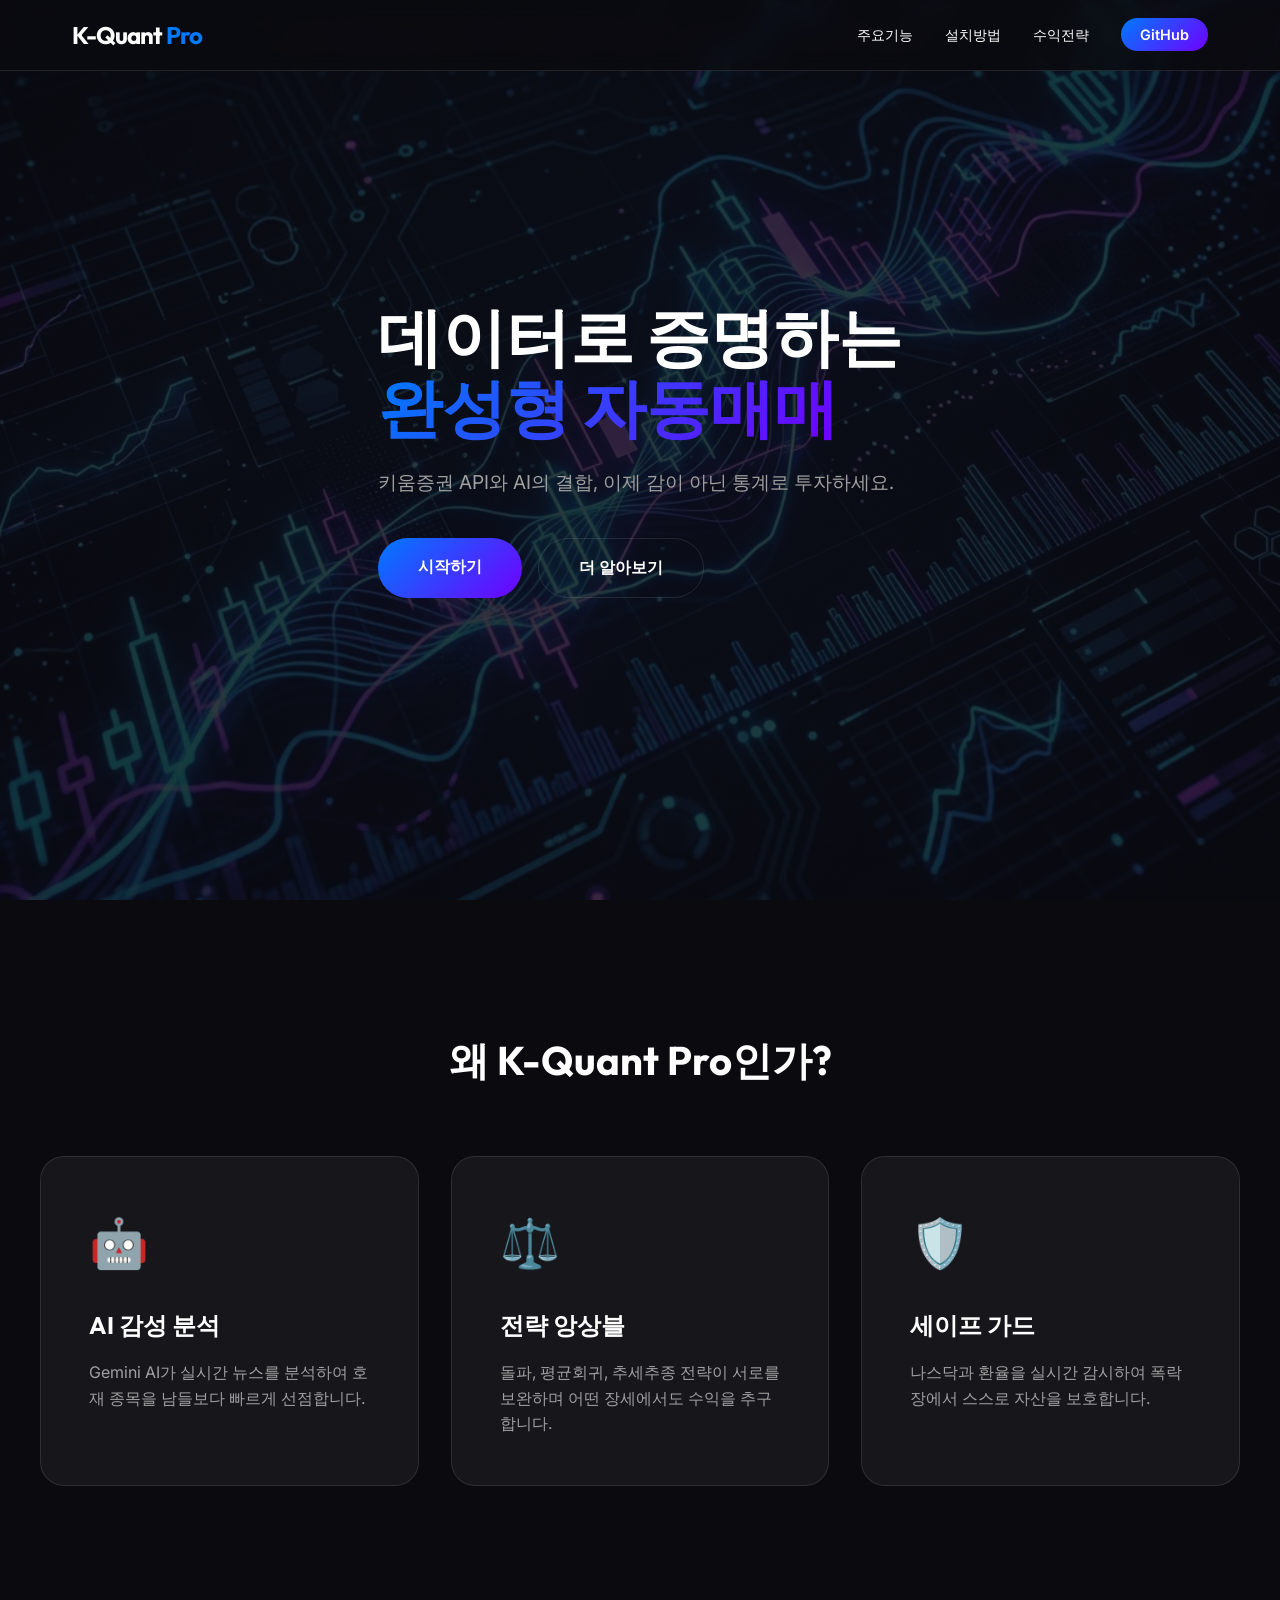
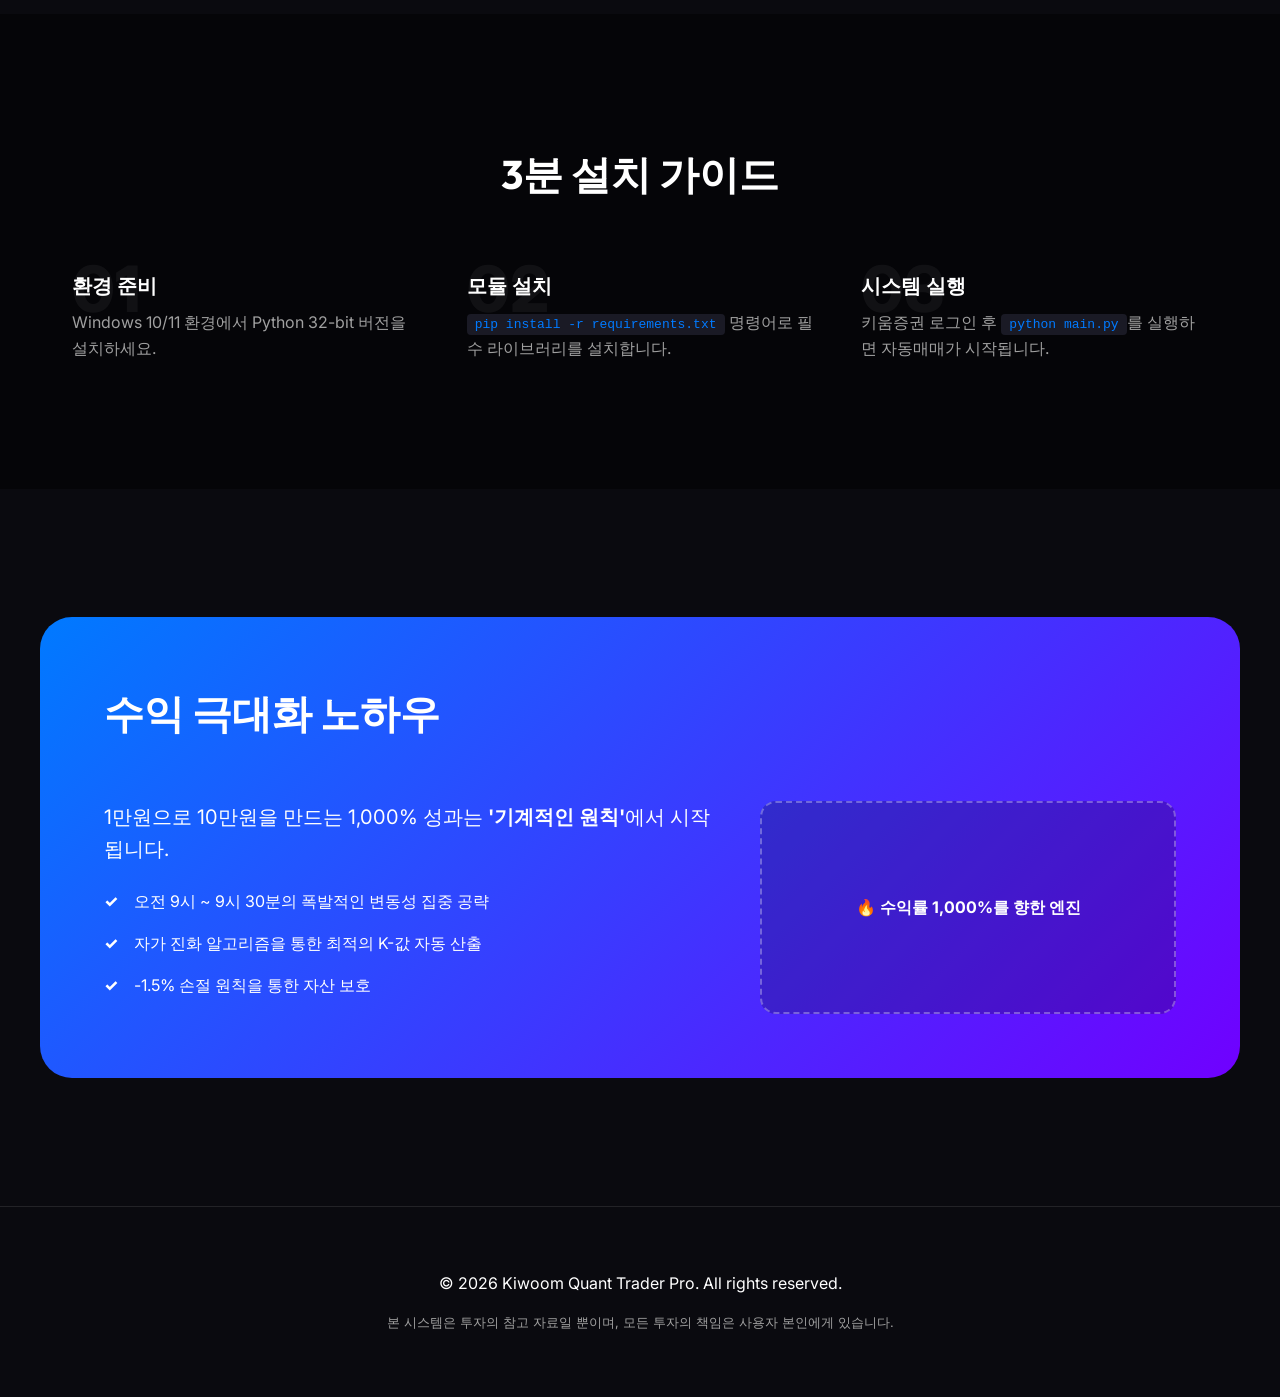
==== docs/index.html @ a69c84e7 "Add premium documentation website in docs/ folder Signed-off-by: Geunsik Lim <leemgs@gmail.com>" ====
<!DOCTYPE html>
<html lang="ko">
<head>
    <meta charset="UTF-8">
    <meta name="viewport" content="width=device-width, initial-scale=1.0">
    <title>Kiwoom Quant Trader Pro - 공식 가이드</title>
    <meta name="description" content="키움증권 API 기반 실전 자동매매 및 AI 성과 분석 프레임워크 공식 홈페이지">
    <link rel="stylesheet" href="style.css">
    <link rel="preconnect" href="https://fonts.googleapis.com">
    <link rel="preconnect" href="https://fonts.gstatic.com" crossorigin>
    <link href="https://fonts.googleapis.com/css2?family=Inter:wght@300;400;600;800&family=Outfit:wght@400;700&display=swap" rel="stylesheet">
</head>
<body>
    <header id="main-header">
        <nav class="container">
            <div class="logo">K-Quant <span>Pro</span></div>
            <ul class="nav-links">
                <li><a href="#features">주요기능</a></li>
                <li><a href="#install">설치방법</a></li>
                <li><a href="#strategy">수익전략</a></li>
                <li><a href="https://github.com/leemgs/kiwoom-quant-trader" class="btn-github">GitHub</a></li>
            </ul>
        </nav>
    </header>

    <section id="hero" style="background-image: linear-gradient(rgba(10, 10, 15, 0.8), rgba(10, 10, 15, 0.8)), url('images/hero_bg.png');">
        <div class="container hero-content">
            <h1 class="fade-in">데이터로 증명하는<br><span class="gradient-text">완성형 자동매매</span></h1>
            <p class="fade-in delay-1">키움증권 API와 AI의 결합, 이제 감이 아닌 통계로 투자하세요.</p>
            <div class="hero-btns fade-in delay-2">
                <a href="#install" class="btn-primary">시작하기</a>
                <a href="#features" class="btn-secondary">더 알아보기</a>
            </div>
        </div>
    </section>

    <section id="features" class="container section">
        <h2 class="section-title">왜 K-Quant Pro인가?</h2>
        <div class="features-grid">
            <div class="feature-card" id="feat-1">
                <div class="icon">🤖</div>
                <h3>AI 감성 분석</h3>
                <p>Gemini AI가 실시간 뉴스를 분석하여 호재 종목을 남들보다 빠르게 선점합니다.</p>
            </div>
            <div class="feature-card" id="feat-2">
                <div class="icon">⚖️</div>
                <h3>전략 앙상블</h3>
                <p>돌파, 평균회귀, 추세추종 전략이 서로를 보완하며 어떤 장세에서도 수익을 추구합니다.</p>
            </div>
            <div class="feature-card" id="feat-3">
                <div class="icon">🛡️</div>
                <h3>세이프 가드</h3>
                <p>나스닥과 환율을 실시간 감시하여 폭락장에서 스스로 자산을 보호합니다.</p>
            </div>
        </div>
    </section>

    <section id="install" class="section bg-dark">
        <div class="container">
            <h2 class="section-title">3분 설치 가이드</h2>
            <div class="install-steps">
                <div class="step">
                    <span class="step-num">01</span>
                    <h4>환경 준비</h4>
                    <p>Windows 10/11 환경에서 Python 32-bit 버전을 설치하세요.</p>
                </div>
                <div class="step">
                    <span class="step-num">02</span>
                    <h4>모듈 설치</h4>
                    <p><code>pip install -r requirements.txt</code> 명령어로 필수 라이브러리를 설치합니다.</p>
                </div>
                <div class="step">
                    <span class="step-num">03</span>
                    <h4>시스템 실행</h4>
                    <p>키움증권 로그인 후 <code>python main.py</code>를 실행하면 자동매매가 시작됩니다.</p>
                </div>
            </div>
        </div>
    </section>

    <section id="strategy" class="container section">
        <div class="strategy-box">
            <h2 class="section-title">수익 극대화 노하우</h2>
            <div class="strategy-content">
                <div class="strategy-text">
                    <p>1만원으로 10만원을 만드는 1,000% 성과는 <strong>'기계적인 원칙'</strong>에서 시작됩니다.</p>
                    <ul>
                        <li>오전 9시 ~ 9시 30분의 폭발적인 변동성 집중 공략</li>
                        <li>자가 진화 알고리즘을 통한 최적의 K-값 자동 산출</li>
                        <li>-1.5% 손절 원칙을 통한 자산 보호</li>
                    </ul>
                </div>
                <div class="strategy-visual">
                    <!-- 향후 실제 수익 그래프 이미지 삽입 가능 -->
                    <div class="mock-chart">🔥 수익률 1,000%를 향한 엔진</div>
                </div>
            </div>
        </div>
    </section>

    <footer id="main-footer">
        <div class="container footer-content">
            <p>&copy; 2026 Kiwoom Quant Trader Pro. All rights reserved.</p>
            <p class="disclaimer">본 시스템은 투자의 참고 자료일 뿐이며, 모든 투자의 책임은 사용자 본인에게 있습니다.</p>
        </div>
    </footer>

    <script src="script.js"></script>
</body>
</html>
---- docs/style.css ----
:root {
    --bg-color: #0a0a0f;
    --card-bg: rgba(255, 255, 255, 0.05);
    --primary-color: #007aff;
    --secondary-color: #7000ff;
    --text-color: #ffffff;
    --text-muted: #a0a0a0;
    --accent-gradient: linear-gradient(135deg, #007aff, #7000ff);
    --glass-border: rgba(255, 255, 255, 0.1);
}

* {
    margin: 0;
    padding: 0;
    box-sizing: border-box;
}

html {
    scroll-behavior: smooth;
}

body {
    background-color: var(--bg-color);
    color: var(--text-color);
    font-family: 'Inter', sans-serif;
    line-height: 1.6;
    overflow-x: hidden;
}

h1, h2, h3, .logo {
    font-family: 'Outfit', sans-serif;
}

.container {
    max-width: 1200px;
    margin: 0 auto;
    padding: 0 2rem;
}

/* Header */
header {
    position: fixed;
    top: 0;
    width: 100%;
    z-index: 1000;
    background: rgba(10, 10, 15, 0.8);
    backdrop-filter: blur(10px);
    border-bottom: 1px solid var(--glass-border);
    padding: 1rem 0;
}

nav {
    display: flex;
    justify-content: space-between;
    align-items: center;
}

.logo {
    font-size: 1.5rem;
    font-weight: 700;
    letter-spacing: -1px;
}

.logo span {
    color: var(--primary-color);
}

.nav-links {
    display: flex;
    list-style: none;
    gap: 2rem;
    align-items: center;
}

.nav-links a {
    text-decoration: none;
    color: var(--text-color);
    font-size: 0.9rem;
    transition: color 0.3s;
}

.nav-links a:hover {
    color: var(--primary-color);
}

.btn-github {
    background: var(--accent-gradient);
    padding: 0.5rem 1.2rem;
    border-radius: 50px;
    font-weight: 600;
}

/* Hero Section */
#hero {
    height: 100vh;
    display: flex;
    align-items: center;
    background-size: cover;
    background-position: center;
    position: relative;
}

.hero-content {
    max-width: 700px;
}

#hero h1 {
    font-size: 4rem;
    line-height: 1.1;
    margin-bottom: 1.5rem;
}

.gradient-text {
    background: var(--accent-gradient);
    -webkit-background-clip: text;
    -webkit-text-fill-color: transparent;
}

.hero-content p {
    font-size: 1.2rem;
    color: var(--text-muted);
    margin-bottom: 2.5rem;
}

.hero-btns {
    display: flex;
    gap: 1rem;
}

.btn-primary {
    background: var(--accent-gradient);
    color: white;
    padding: 1rem 2.5rem;
    border-radius: 50px;
    text-decoration: none;
    font-weight: 700;
    transition: transform 0.3s;
}

.btn-secondary {
    border: 1px solid var(--glass-border);
    color: white;
    padding: 1rem 2.5rem;
    border-radius: 50px;
    text-decoration: none;
    font-weight: 700;
    transition: background 0.3s;
}

.btn-primary:hover { transform: scale(1.05); }
.btn-secondary:hover { background: var(--card-bg); }

/* Features */
.section { padding: 8rem 0; }
.section-title {
    text-align: center;
    font-size: 2.5rem;
    margin-bottom: 4rem;
}

.features-grid {
    display: grid;
    grid-template-columns: repeat(auto-fit, minmax(300px, 1fr));
    gap: 2rem;
}

.feature-card {
    background: var(--card-bg);
    border: 1px solid var(--glass-border);
    padding: 3rem;
    border-radius: 24px;
    transition: transform 0.3s, border-color 0.3s;
}

.feature-card:hover {
    transform: translateY(-10px);
    border-color: var(--primary-color);
}

.feature-card .icon {
    font-size: 3rem;
    margin-bottom: 1.5rem;
}

.feature-card h3 {
    font-size: 1.5rem;
    margin-bottom: 1rem;
}

.feature-card p {
    color: var(--text-muted);
}

/* Install Steps */
.bg-dark { background: #050508; }
.install-steps {
    display: grid;
    grid-template-columns: repeat(auto-fit, minmax(250px, 1fr));
    gap: 3rem;
}

.step { position: relative; }
.step-num {
    font-size: 4rem;
    font-weight: 800;
    color: rgba(255, 255, 255, 0.05);
    position: absolute;
    top: -2rem;
    left: 0;
}

.step h4 {
    font-size: 1.25rem;
    margin-bottom: 0.5rem;
    position: relative;
    z-index: 1;
}

.step p {
    color: var(--text-muted);
    position: relative;
    z-index: 1;
}

code {
    background: #1a1a25;
    padding: 0.2rem 0.5rem;
    border-radius: 4px;
    font-family: monospace;
    color: var(--primary-color);
}

/* Strategy Box */
.strategy-box {
    background: var(--accent-gradient);
    padding: 4rem;
    border-radius: 32px;
    display: flex;
    flex-wrap: wrap;
    gap: 2rem;
}

.strategy-content {
    display: grid;
    grid-template-columns: 1.5fr 1fr;
    gap: 2rem;
    width: 100%;
}

.strategy-box .section-title { text-align: left; color: white; margin-bottom: 1.5rem; }
.strategy-text p { font-size: 1.25rem; margin-bottom: 1.5rem; }
.strategy-text ul { list-style: none; }
.strategy-text li { margin-bottom: 1rem; display: flex; align-items: center; }
.strategy-text li::before { content: "✓"; margin-right: 1rem; font-weight: 800; }

.mock-chart {
    background: rgba(0, 0, 0, 0.2);
    height: 100%;
    min-height: 200px;
    border-radius: 16px;
    display: flex;
    align-items: center;
    justify-content: center;
    font-weight: 700;
    border: 2px dashed rgba(255, 255, 255, 0.3);
}

/* Footer */
footer {
    padding: 4rem 0;
    border-top: 1px solid var(--glass-border);
    text-align: center;
}

.disclaimer {
    margin-top: 1rem;
    font-size: 0.8rem;
    color: var(--text-muted);
}

/* Animations */
.fade-in {
    opacity: 0;
    transform: translateY(20px);
    transition: opacity 0.8s, transform 0.8s;
}

.fade-in.visible {
    opacity: 1;
    transform: translateY(0);
}

.delay-1 { transition-delay: 0.2s; }
.delay-2 { transition-delay: 0.4s; }

/* Mobile */
@media (max-width: 768px) {
    #hero h1 { font-size: 2.5rem; }
    .strategy-content { grid-template-columns: 1fr; }
    .nav-links { display: none; }
}
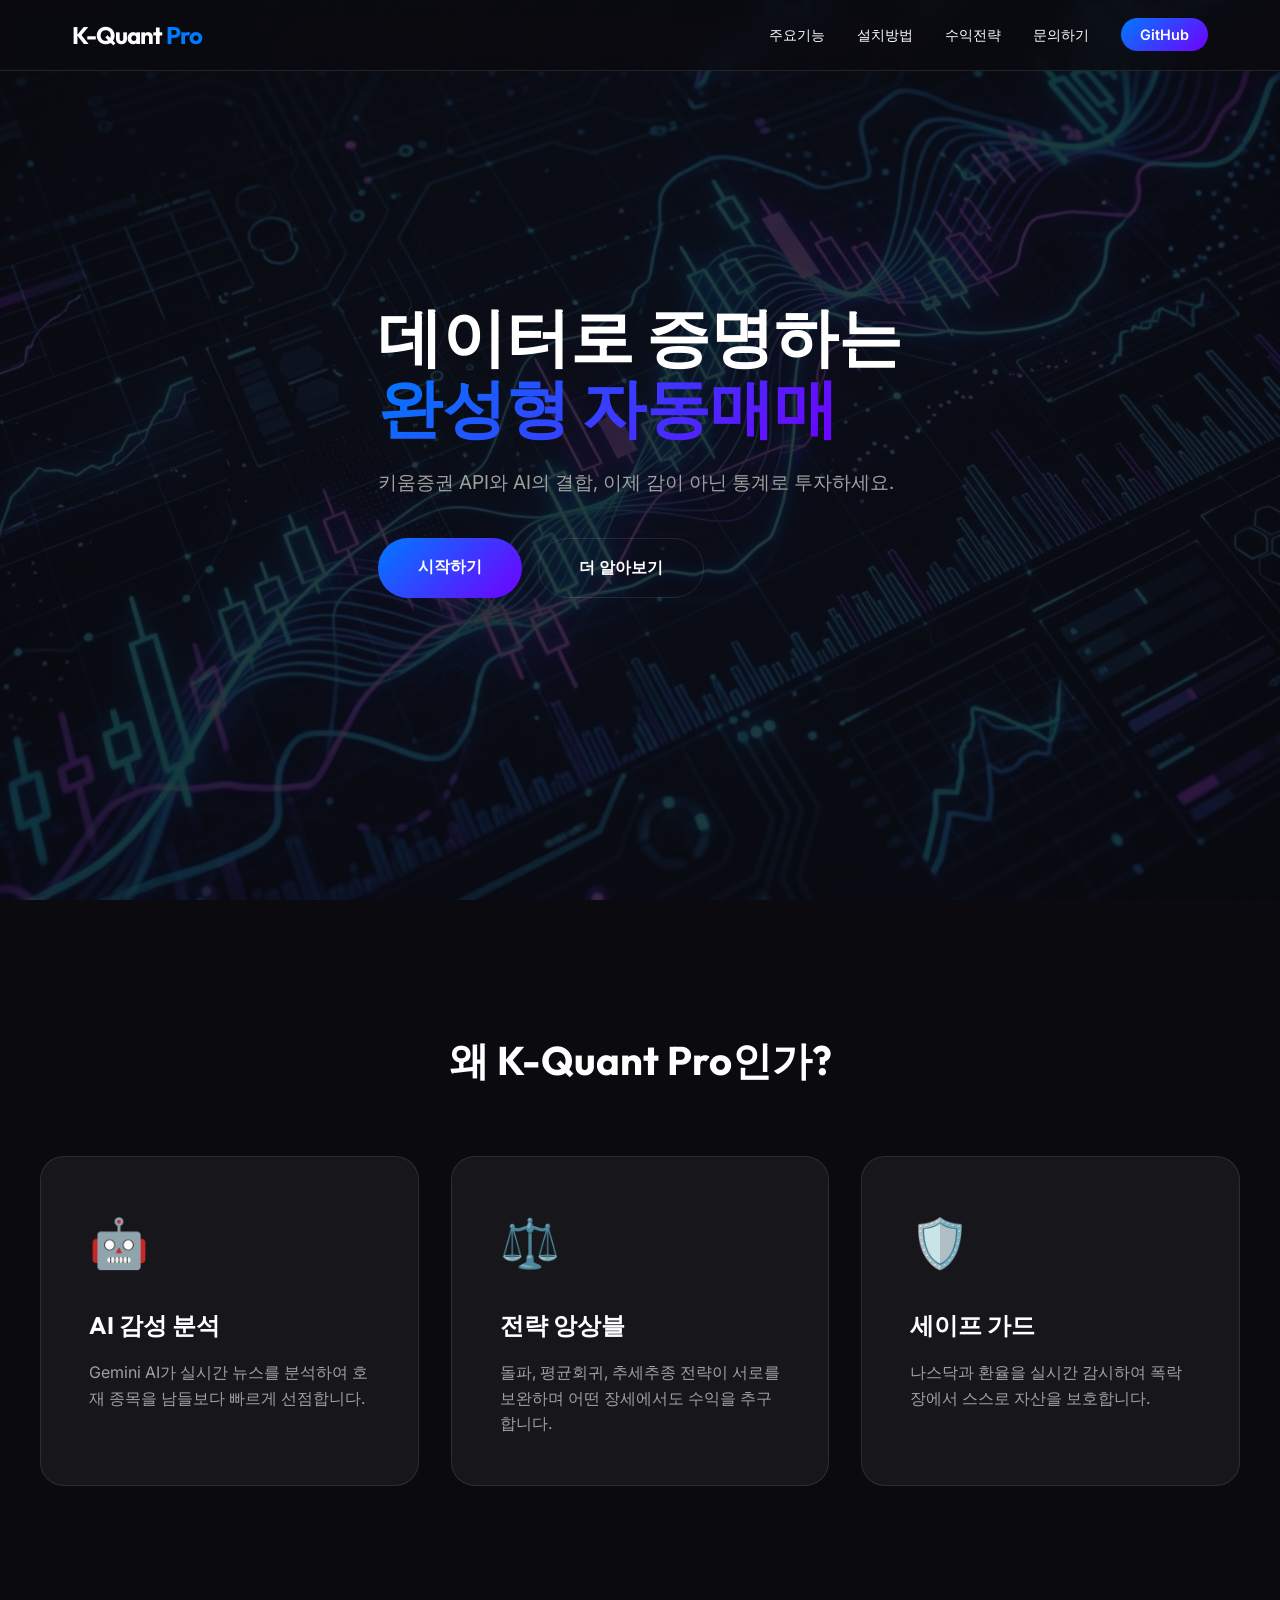
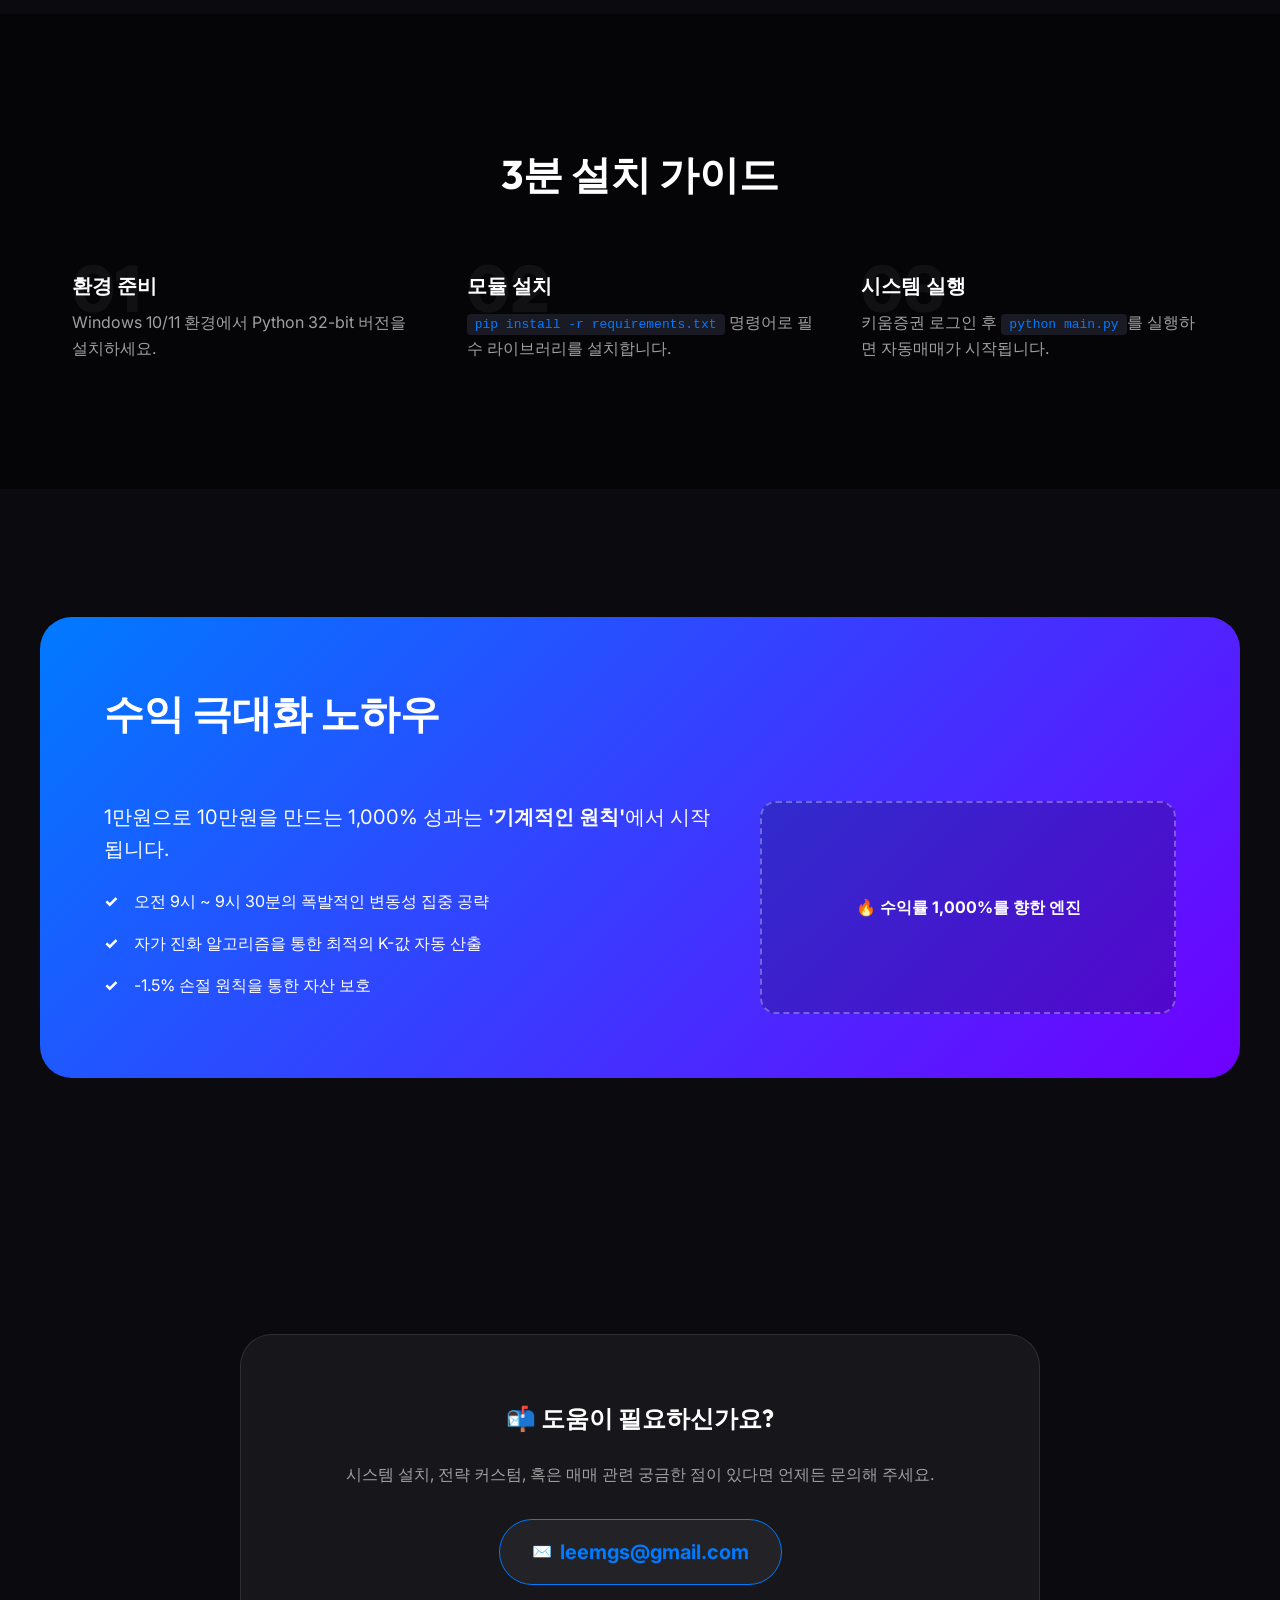
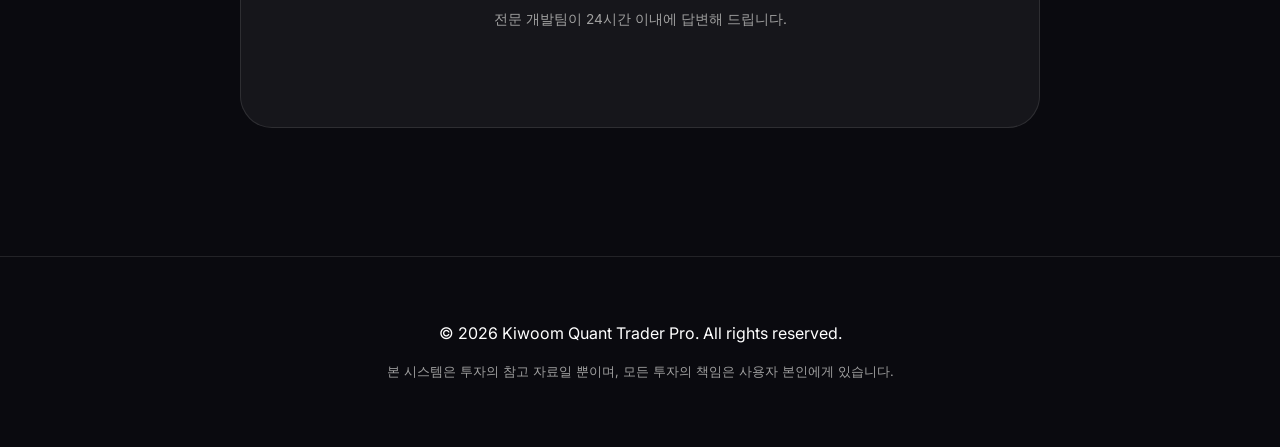
==== commit 024b6421: "Add Contact section with email inquiry feature to documentation website Signed-off-by: Geunsik Lim <" ====
--- a/docs/index.html
+++ b/docs/index.html
@@ -18,6 +18,7 @@
                 <li><a href="#features">주요기능</a></li>
                 <li><a href="#install">설치방법</a></li>
                 <li><a href="#strategy">수익전략</a></li>
+                <li><a href="#contact">문의하기</a></li>
                 <li><a href="https://github.com/leemgs/kiwoom-quant-trader" class="btn-github">GitHub</a></li>
             </ul>
         </nav>
@@ -98,6 +99,18 @@
         </div>
     </section>
 
+    <section id="contact" class="container section">
+        <div class="contact-card fade-in">
+            <h2>📬 도움이 필요하신가요?</h2>
+            <p>시스템 설치, 전략 커스텀, 혹은 매매 관련 궁금한 점이 있다면 언제든 문의해 주세요.</p>
+            <div class="email-box">
+                <span class="icon">✉️</span>
+                <a href="mailto:leemgs@gmail.com" class="email-link">leemgs@gmail.com</a>
+            </div>
+            <p class="small-text">전문 개발팀이 24시간 이내에 답변해 드립니다.</p>
+        </div>
+    </section>
+
     <footer id="main-footer">
         <div class="container footer-content">
             <p>&copy; 2026 Kiwoom Quant Trader Pro. All rights reserved.</p>
--- a/docs/style.css
+++ b/docs/style.css
@@ -265,6 +265,43 @@
     border: 2px dashed rgba(255, 255, 255, 0.3);
 }
 
+/* Contact Card */
+.contact-card {
+    background: var(--card-bg);
+    border: 1px solid var(--glass-border);
+    padding: 4rem;
+    border-radius: 32px;
+    text-align: center;
+    max-width: 800px;
+    margin: 0 auto;
+}
+
+.contact-card h2 { margin-bottom: 1.5rem; }
+.contact-card p { color: var(--text-muted); margin-bottom: 2rem; }
+
+.email-box {
+    display: inline-flex;
+    align-items: center;
+    background: rgba(255, 255, 255, 0.05);
+    padding: 1rem 2rem;
+    border-radius: 50px;
+    border: 1px solid var(--primary-color);
+    margin-bottom: 1.5rem;
+    transition: background 0.3s;
+}
+
+.email-box:hover { background: rgba(0, 122, 255, 0.1); }
+
+.email-link {
+    color: var(--primary-color);
+    text-decoration: none;
+    font-weight: 700;
+    font-size: 1.25rem;
+    margin-left: 0.5rem;
+}
+
+.small-text { font-size: 0.85rem !important; }
+
 /* Footer */
 footer {
     padding: 4rem 0;
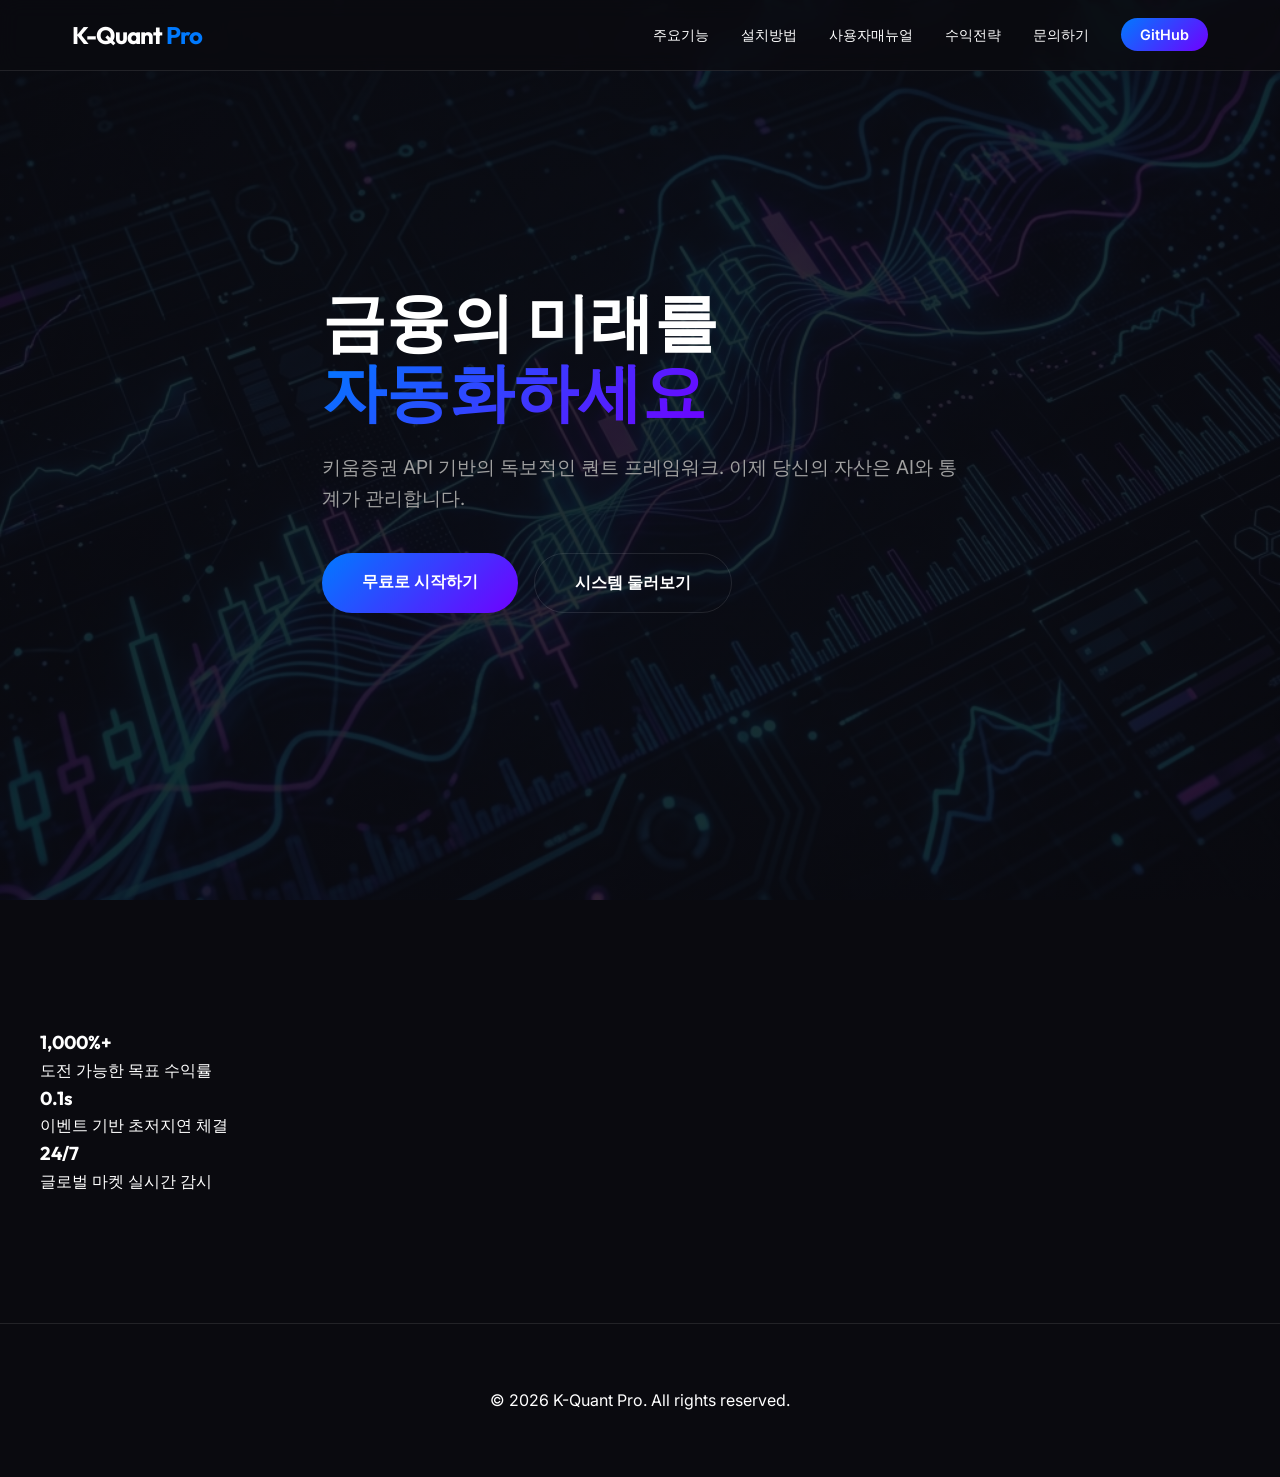
==== commit def10c4d: "Expand documentation into a multi-page website with detailed user manual and strategies Signed-off-b" ====
--- a/docs/index.html
+++ b/docs/index.html
@@ -3,121 +3,58 @@
 <head>
     <meta charset="UTF-8">
     <meta name="viewport" content="width=device-width, initial-scale=1.0">
-    <title>Kiwoom Quant Trader Pro - 공식 가이드</title>
-    <meta name="description" content="키움증권 API 기반 실전 자동매매 및 AI 성과 분석 프레임워크 공식 홈페이지">
+    <title>K-Quant Pro - 데이터로 증명하는 완성형 자동매매</title>
     <link rel="stylesheet" href="style.css">
-    <link rel="preconnect" href="https://fonts.googleapis.com">
-    <link rel="preconnect" href="https://fonts.gstatic.com" crossorigin>
     <link href="https://fonts.googleapis.com/css2?family=Inter:wght@300;400;600;800&family=Outfit:wght@400;700&display=swap" rel="stylesheet">
 </head>
 <body>
     <header id="main-header">
         <nav class="container">
-            <div class="logo">K-Quant <span>Pro</span></div>
+            <div class="logo"><a href="index.html" style="text-decoration:none; color:inherit;">K-Quant <span>Pro</span></a></div>
             <ul class="nav-links">
-                <li><a href="#features">주요기능</a></li>
-                <li><a href="#install">설치방법</a></li>
-                <li><a href="#strategy">수익전략</a></li>
-                <li><a href="#contact">문의하기</a></li>
+                <li><a href="features.html">주요기능</a></li>
+                <li><a href="installation.html">설치방법</a></li>
+                <li><a href="manual.html">사용자매뉴얼</a></li>
+                <li><a href="strategy.html">수익전략</a></li>
+                <li><a href="contact.html">문의하기</a></li>
                 <li><a href="https://github.com/leemgs/kiwoom-quant-trader" class="btn-github">GitHub</a></li>
             </ul>
         </nav>
     </header>
 
-    <section id="hero" style="background-image: linear-gradient(rgba(10, 10, 15, 0.8), rgba(10, 10, 15, 0.8)), url('images/hero_bg.png');">
+    <section id="hero" style="background-image: linear-gradient(rgba(10, 10, 15, 0.85), rgba(10, 10, 15, 0.85)), url('images/hero_bg.png');">
         <div class="container hero-content">
-            <h1 class="fade-in">데이터로 증명하는<br><span class="gradient-text">완성형 자동매매</span></h1>
-            <p class="fade-in delay-1">키움증권 API와 AI의 결합, 이제 감이 아닌 통계로 투자하세요.</p>
+            <h1 class="fade-in">금융의 미래를<br><span class="gradient-text">자동화하세요</span></h1>
+            <p class="fade-in delay-1">키움증권 API 기반의 독보적인 퀀트 프레임워크. 이제 당신의 자산은 AI와 통계가 관리합니다.</p>
             <div class="hero-btns fade-in delay-2">
-                <a href="#install" class="btn-primary">시작하기</a>
-                <a href="#features" class="btn-secondary">더 알아보기</a>
+                <a href="installation.html" class="btn-primary">무료로 시작하기</a>
+                <a href="features.html" class="btn-secondary">시스템 둘러보기</a>
             </div>
         </div>
     </section>
 
-    <section id="features" class="container section">
-        <h2 class="section-title">왜 K-Quant Pro인가?</h2>
-        <div class="features-grid">
-            <div class="feature-card" id="feat-1">
-                <div class="icon">🤖</div>
-                <h3>AI 감성 분석</h3>
-                <p>Gemini AI가 실시간 뉴스를 분석하여 호재 종목을 남들보다 빠르게 선점합니다.</p>
+    <section class="container section">
+        <div class="summary-grid">
+            <div class="summary-item">
+                <h3>1,000%+</h3>
+                <p>도전 가능한 목표 수익률</p>
             </div>
-            <div class="feature-card" id="feat-2">
-                <div class="icon">⚖️</div>
-                <h3>전략 앙상블</h3>
-                <p>돌파, 평균회귀, 추세추종 전략이 서로를 보완하며 어떤 장세에서도 수익을 추구합니다.</p>
+            <div class="summary-item">
+                <h3>0.1s</h3>
+                <p>이벤트 기반 초저지연 체결</p>
             </div>
-            <div class="feature-card" id="feat-3">
-                <div class="icon">🛡️</div>
-                <h3>세이프 가드</h3>
-                <p>나스닥과 환율을 실시간 감시하여 폭락장에서 스스로 자산을 보호합니다.</p>
+            <div class="summary-item">
+                <h3>24/7</h3>
+                <p>글로벌 마켓 실시간 감시</p>
             </div>
         </div>
     </section>
 
-    <section id="install" class="section bg-dark">
+    <footer id="main-footer">
         <div class="container">
-            <h2 class="section-title">3분 설치 가이드</h2>
-            <div class="install-steps">
-                <div class="step">
-                    <span class="step-num">01</span>
-                    <h4>환경 준비</h4>
-                    <p>Windows 10/11 환경에서 Python 32-bit 버전을 설치하세요.</p>
-                </div>
-                <div class="step">
-                    <span class="step-num">02</span>
-                    <h4>모듈 설치</h4>
-                    <p><code>pip install -r requirements.txt</code> 명령어로 필수 라이브러리를 설치합니다.</p>
-                </div>
-                <div class="step">
-                    <span class="step-num">03</span>
-                    <h4>시스템 실행</h4>
-                    <p>키움증권 로그인 후 <code>python main.py</code>를 실행하면 자동매매가 시작됩니다.</p>
-                </div>
-            </div>
-        </div>
-    </section>
-
-    <section id="strategy" class="container section">
-        <div class="strategy-box">
-            <h2 class="section-title">수익 극대화 노하우</h2>
-            <div class="strategy-content">
-                <div class="strategy-text">
-                    <p>1만원으로 10만원을 만드는 1,000% 성과는 <strong>'기계적인 원칙'</strong>에서 시작됩니다.</p>
-                    <ul>
-                        <li>오전 9시 ~ 9시 30분의 폭발적인 변동성 집중 공략</li>
-                        <li>자가 진화 알고리즘을 통한 최적의 K-값 자동 산출</li>
-                        <li>-1.5% 손절 원칙을 통한 자산 보호</li>
-                    </ul>
-                </div>
-                <div class="strategy-visual">
-                    <!-- 향후 실제 수익 그래프 이미지 삽입 가능 -->
-                    <div class="mock-chart">🔥 수익률 1,000%를 향한 엔진</div>
-                </div>
-            </div>
-        </div>
-    </section>
-
-    <section id="contact" class="container section">
-        <div class="contact-card fade-in">
-            <h2>📬 도움이 필요하신가요?</h2>
-            <p>시스템 설치, 전략 커스텀, 혹은 매매 관련 궁금한 점이 있다면 언제든 문의해 주세요.</p>
-            <div class="email-box">
-                <span class="icon">✉️</span>
-                <a href="mailto:leemgs@gmail.com" class="email-link">leemgs@gmail.com</a>
-            </div>
-            <p class="small-text">전문 개발팀이 24시간 이내에 답변해 드립니다.</p>
-        </div>
-    </section>
-
-    <footer id="main-footer">
-        <div class="container footer-content">
-            <p>&copy; 2026 Kiwoom Quant Trader Pro. All rights reserved.</p>
-            <p class="disclaimer">본 시스템은 투자의 참고 자료일 뿐이며, 모든 투자의 책임은 사용자 본인에게 있습니다.</p>
+            <p>&copy; 2026 K-Quant Pro. All rights reserved.</p>
         </div>
     </footer>
-
     <script src="script.js"></script>
 </body>
 </html>
--- a/docs/style.css
+++ b/docs/style.css
@@ -79,8 +79,103 @@
     transition: color 0.3s;
 }
 
-.nav-links a:hover {
+.nav-links a.active {
     color: var(--primary-color);
+    font-weight: 700;
+}
+
+/* Sub-page Header */
+.page-title {
+    font-size: 3.5rem;
+    text-align: center;
+    margin-bottom: 1rem;
+    background: var(--accent-gradient);
+    -webkit-background-clip: text;
+    -webkit-text-fill-color: transparent;
+}
+
+.page-subtitle {
+    text-align: center;
+    color: var(--text-muted);
+    font-size: 1.2rem;
+    margin-bottom: 5rem;
+}
+
+/* Manual Sidebar Layout */
+.manual-grid {
+    display: grid;
+    grid-template-columns: 250px 1fr;
+    gap: 4rem;
+}
+
+.manual-sidebar ul {
+    list-style: none;
+    position: sticky;
+    top: 100px;
+}
+
+.manual-sidebar li { margin-bottom: 1rem; }
+.manual-sidebar a {
+    text-decoration: none;
+    color: var(--text-muted);
+    transition: color 0.3s;
+}
+
+.manual-sidebar a:hover { color: var(--primary-color); }
+
+.manual-main section { margin-bottom: 6rem; }
+.manual-main h2 { margin-bottom: 2rem; border-bottom: 2px solid var(--glass-border); padding-bottom: 1rem; }
+
+/* Table Styles */
+.manual-table {
+    width: 100%;
+    border-collapse: collapse;
+    margin: 2rem 0;
+}
+
+.manual-table th, .manual-table td {
+    padding: 1.2rem;
+    text-align: left;
+    border-bottom: 1px solid var(--glass-border);
+}
+
+.manual-table th { color: var(--primary-color); font-weight: 700; }
+
+/* Feature Detail Cards */
+.detail-card {
+    display: grid;
+    grid-template-columns: 1fr 1fr;
+    gap: 4rem;
+    align-items: center;
+    margin-bottom: 8rem;
+}
+
+.detail-card.reverse { direction: rtl; }
+.detail-card.reverse .detail-text { direction: ltr; }
+
+.detail-text h2 { margin-bottom: 1.5rem; }
+.detail-text ul { list-style: none; margin-top: 1.5rem; }
+.detail-text li { margin-bottom: 1rem; }
+.detail-text li::before { content: "•"; color: var(--primary-color); font-weight: 900; margin-right: 1rem; }
+
+.detail-img {
+    background: var(--card-bg);
+    height: 300px;
+    border-radius: 24px;
+    display: flex;
+    align-items: center;
+    justify-content: center;
+    border: 1px solid var(--glass-border);
+    font-weight: 700;
+}
+
+/* Code Box */
+.code-box {
+    background: #1a1a25;
+    padding: 1.5rem;
+    border-radius: 12px;
+    margin: 2rem 0;
+    border-left: 4px solid var(--primary-color);
 }
 
 .btn-github {
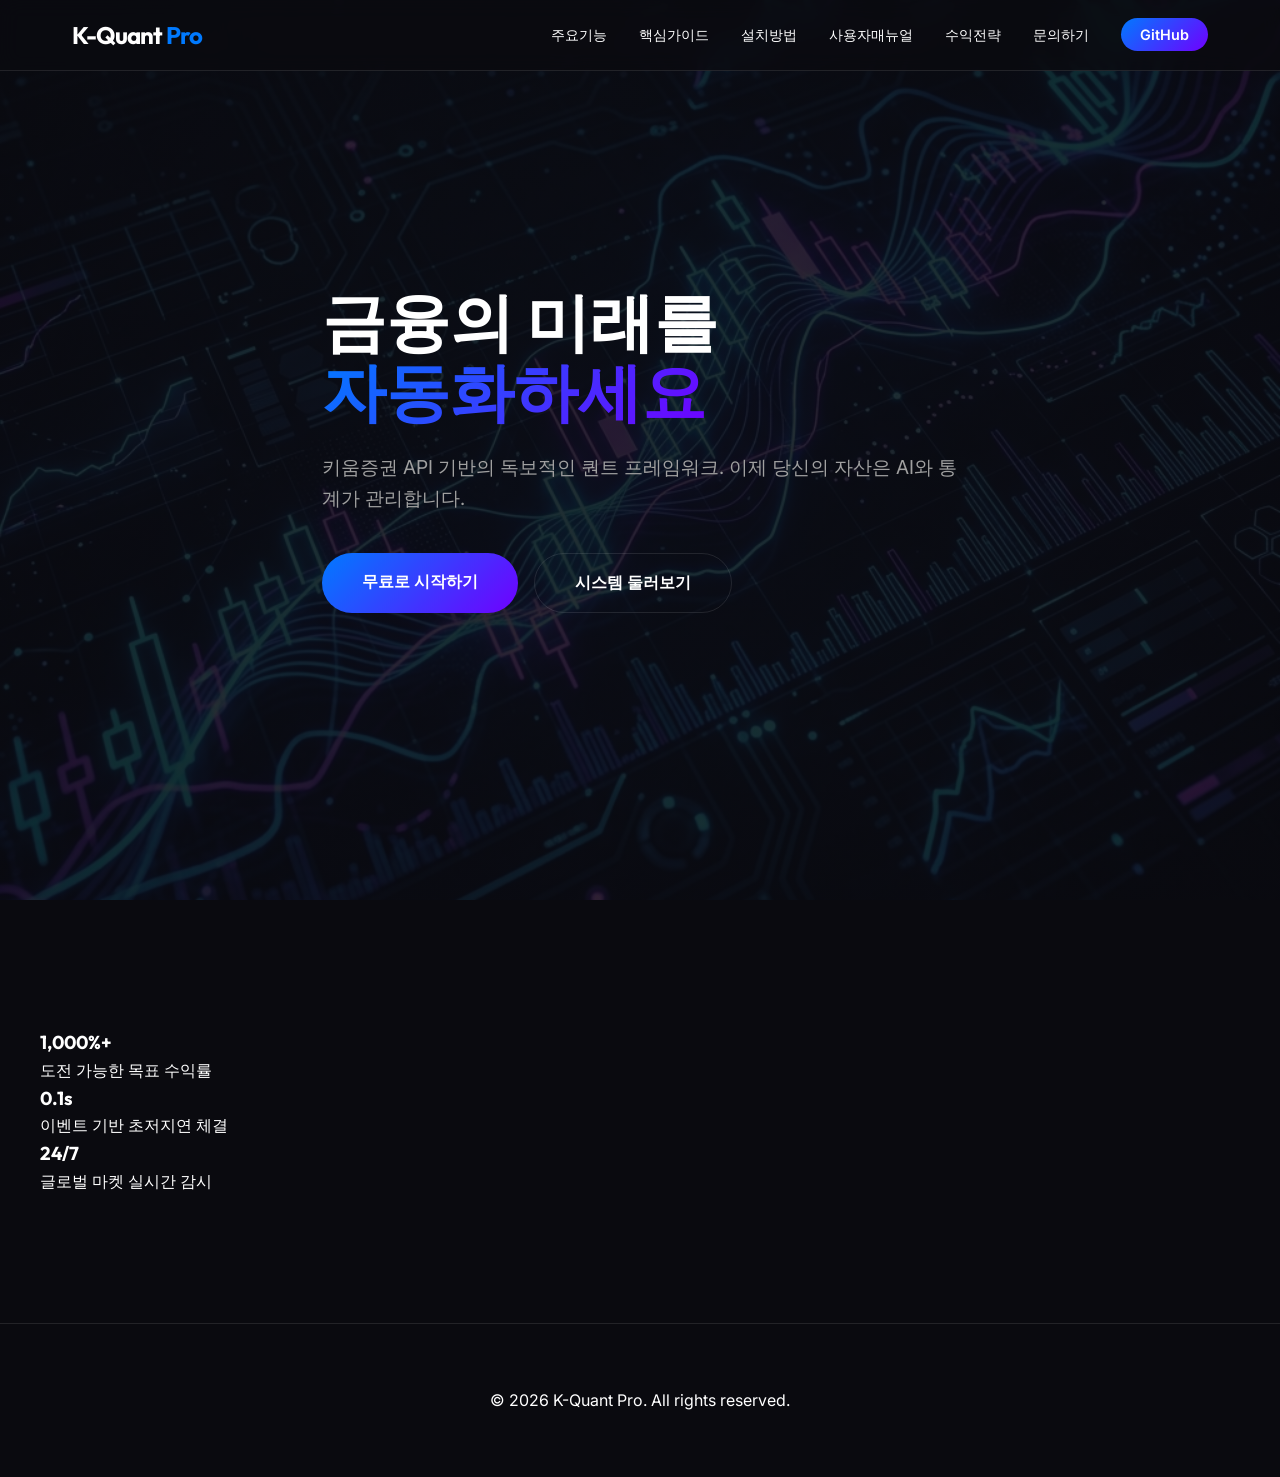
==== commit 79d7617f: "Add dedicated High Profit Core Guide page and update navigation Signed-off-by: Geunsik Lim <leemgs@g" ====
--- a/docs/index.html
+++ b/docs/index.html
@@ -13,6 +13,7 @@
             <div class="logo"><a href="index.html" style="text-decoration:none; color:inherit;">K-Quant <span>Pro</span></a></div>
             <ul class="nav-links">
                 <li><a href="features.html">주요기능</a></li>
+                <li><a href="high_profit.html">핵심가이드</a></li>
                 <li><a href="installation.html">설치방법</a></li>
                 <li><a href="manual.html">사용자매뉴얼</a></li>
                 <li><a href="strategy.html">수익전략</a></li>
--- a/docs/style.css
+++ b/docs/style.css
@@ -360,6 +360,49 @@
     border: 2px dashed rgba(255, 255, 255, 0.3);
 }
 
+/* High Profit Guide Styles */
+.profit-section {
+    background: var(--card-bg);
+    border: 1px solid var(--glass-border);
+    padding: 3rem;
+    border-radius: 24px;
+    margin-bottom: 3rem;
+    transition: border-color 0.3s;
+}
+
+.profit-section:hover { border-color: var(--primary-color); }
+
+.profit-header {
+    display: flex;
+    align-items: center;
+    gap: 1.5rem;
+    margin-bottom: 2rem;
+}
+
+.profit-badge {
+    background: var(--primary-color);
+    color: white;
+    padding: 0.4rem 1rem;
+    border-radius: 50px;
+    font-size: 0.8rem;
+    font-weight: 800;
+}
+
+.profit-body p { font-size: 1.1rem; margin-bottom: 1.5rem; }
+.profit-body ul { list-style: none; }
+.profit-body li { margin-bottom: 1rem; display: flex; align-items: flex-start; }
+.profit-body li::before { content: "🎯"; margin-right: 1rem; }
+
+.config-highlight {
+    background: #000;
+    padding: 2rem;
+    border-radius: 16px;
+    border-left: 5px solid var(--secondary-color);
+    margin-top: 1.5rem;
+}
+
+.config-highlight code { color: #00ff00; }
+
 /* Contact Card */
 .contact-card {
     background: var(--card-bg);
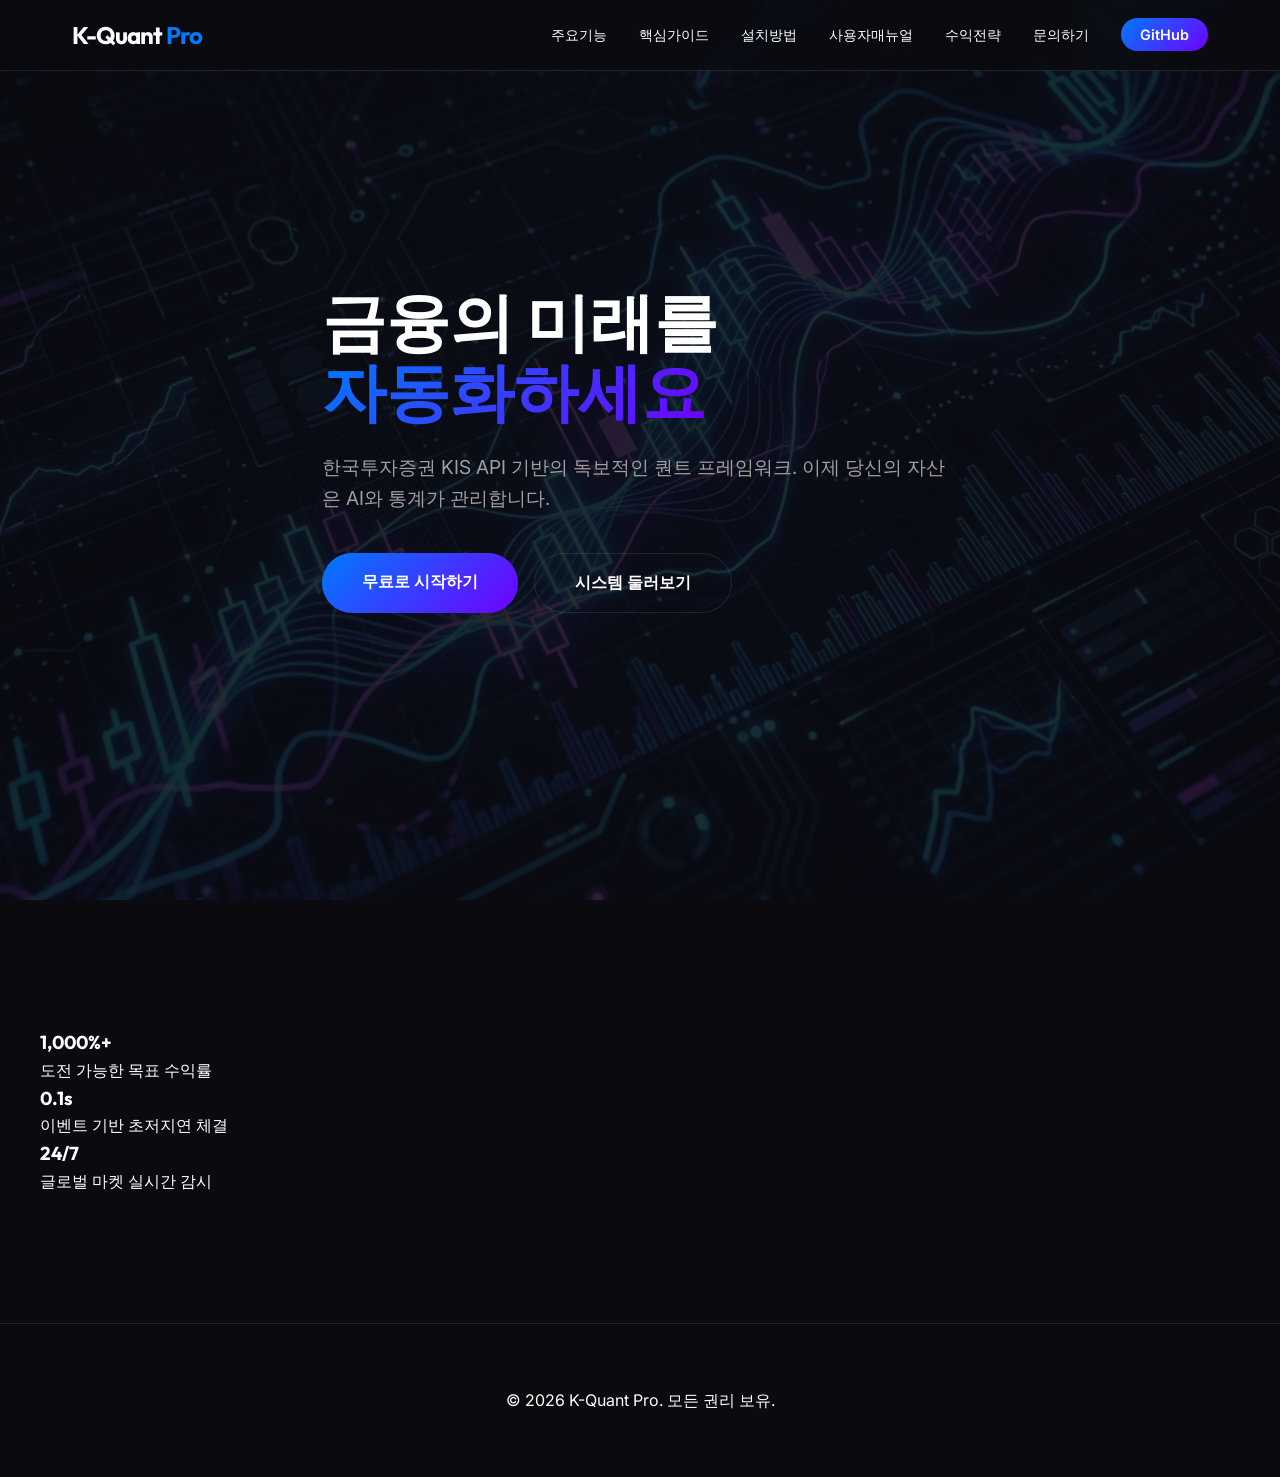
==== commit b81d20a8: "Migrate to Korea Investment Securities (KIS) API and Ubuntu environment Signed-off-by: Geunsik Lim <" ====
--- a/docs/index.html
+++ b/docs/index.html
@@ -18,7 +18,7 @@
                 <li><a href="manual.html">사용자매뉴얼</a></li>
                 <li><a href="strategy.html">수익전략</a></li>
                 <li><a href="contact.html">문의하기</a></li>
-                <li><a href="https://github.com/leemgs/kiwoom-quant-trader" class="btn-github">GitHub</a></li>
+                <li><a href="https://github.com/leemgs/stock-quant-trader" class="btn-github">GitHub</a></li>
             </ul>
         </nav>
     </header>
@@ -26,7 +26,7 @@
     <section id="hero" style="background-image: linear-gradient(rgba(10, 10, 15, 0.85), rgba(10, 10, 15, 0.85)), url('images/hero_bg.png');">
         <div class="container hero-content">
             <h1 class="fade-in">금융의 미래를<br><span class="gradient-text">자동화하세요</span></h1>
-            <p class="fade-in delay-1">키움증권 API 기반의 독보적인 퀀트 프레임워크. 이제 당신의 자산은 AI와 통계가 관리합니다.</p>
+            <p class="fade-in delay-1">한국투자증권 KIS API 기반의 독보적인 퀀트 프레임워크. 이제 당신의 자산은 AI와 통계가 관리합니다.</p>
             <div class="hero-btns fade-in delay-2">
                 <a href="installation.html" class="btn-primary">무료로 시작하기</a>
                 <a href="features.html" class="btn-secondary">시스템 둘러보기</a>
@@ -53,7 +53,7 @@
 
     <footer id="main-footer">
         <div class="container">
-            <p>&copy; 2026 K-Quant Pro. All rights reserved.</p>
+            <p>&copy; 2026 K-Quant Pro. 모든 권리 보유.</p>
         </div>
     </footer>
     <script src="script.js"></script>
--- a/docs/style.css
+++ b/docs/style.css
@@ -160,13 +160,24 @@
 
 .detail-img {
     background: var(--card-bg);
-    height: 300px;
+    height: 400px;
     border-radius: 24px;
     display: flex;
     align-items: center;
     justify-content: center;
     border: 1px solid var(--glass-border);
-    font-weight: 700;
+    overflow: hidden;
+}
+
+.feature-img {
+    width: 100%;
+    height: 100%;
+    object-fit: cover;
+    transition: transform 0.5s;
+}
+
+.feature-img:hover {
+    transform: scale(1.05);
 }
 
 /* Code Box */
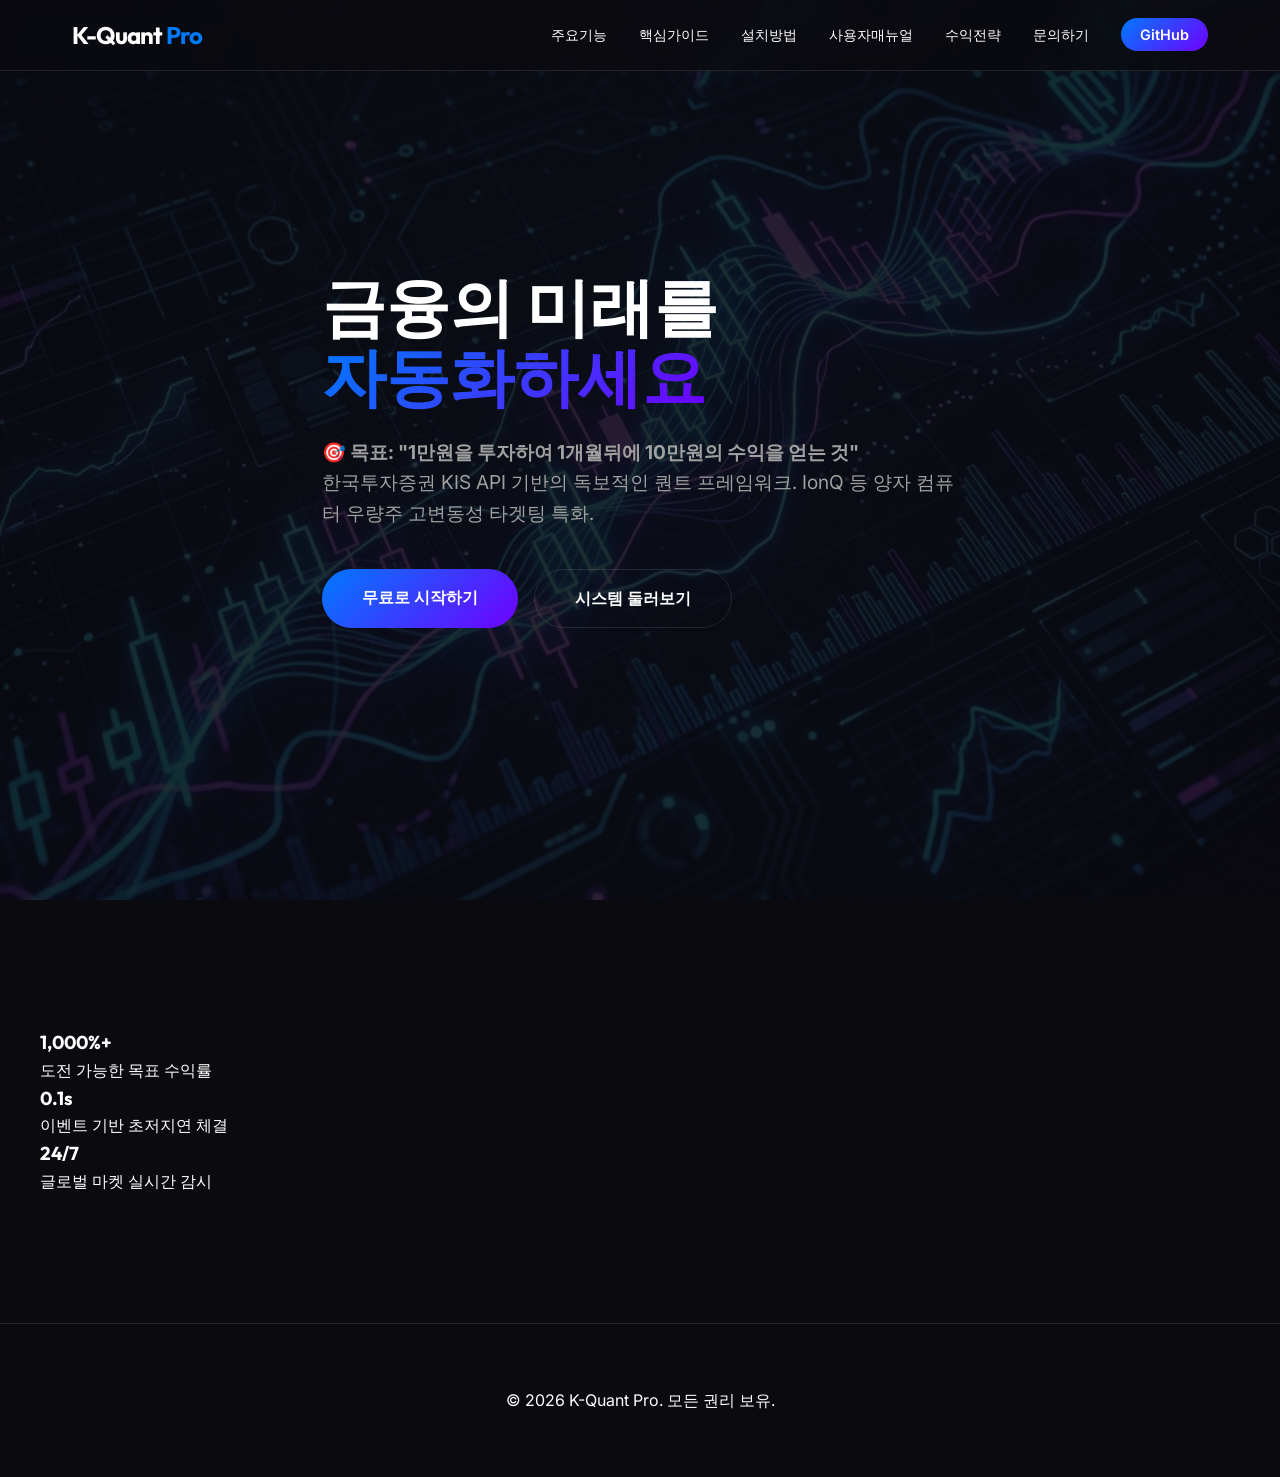
==== commit debf1fe1: "docs: add 1-month 10x profit goal and IonQ strategy" ====
--- a/docs/index.html
+++ b/docs/index.html
@@ -26,7 +26,7 @@
     <section id="hero" style="background-image: linear-gradient(rgba(10, 10, 15, 0.85), rgba(10, 10, 15, 0.85)), url('images/hero_bg.png');">
         <div class="container hero-content">
             <h1 class="fade-in">금융의 미래를<br><span class="gradient-text">자동화하세요</span></h1>
-            <p class="fade-in delay-1">한국투자증권 KIS API 기반의 독보적인 퀀트 프레임워크. 이제 당신의 자산은 AI와 통계가 관리합니다.</p>
+            <p class="fade-in delay-1"><strong>🎯 목표: "1만원을 투자하여 1개월뒤에 10만원의 수익을 얻는 것"</strong><br>한국투자증권 KIS API 기반의 독보적인 퀀트 프레임워크. IonQ 등 양자 컴퓨터 우량주 고변동성 타겟팅 특화.</p>
             <div class="hero-btns fade-in delay-2">
                 <a href="installation.html" class="btn-primary">무료로 시작하기</a>
                 <a href="features.html" class="btn-secondary">시스템 둘러보기</a>
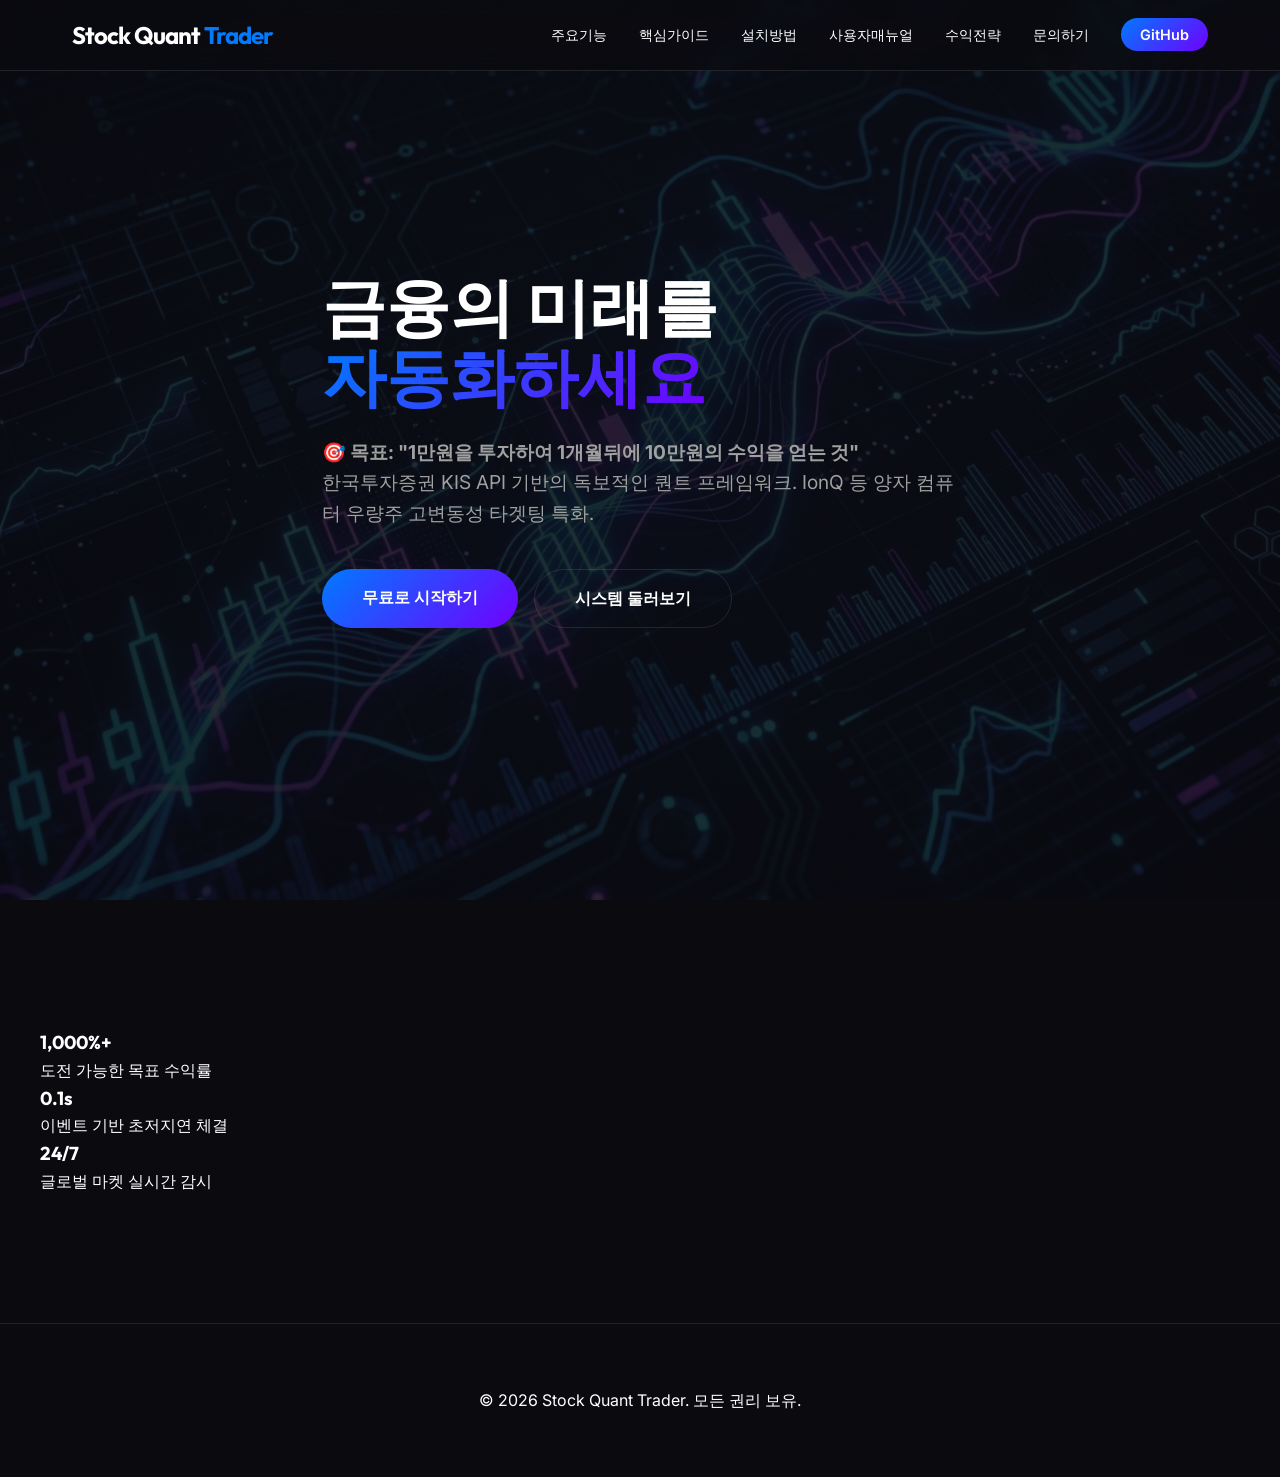
==== commit abb36446: "docs: rename K-Quant Pro to Stock Quant Trader in all html files" ====
--- a/docs/index.html
+++ b/docs/index.html
@@ -3,14 +3,14 @@
 <head>
     <meta charset="UTF-8">
     <meta name="viewport" content="width=device-width, initial-scale=1.0">
-    <title>K-Quant Pro - 데이터로 증명하는 완성형 자동매매</title>
+    <title>Stock Quant Trader - 데이터로 증명하는 완성형 자동매매</title>
     <link rel="stylesheet" href="style.css">
     <link href="https://fonts.googleapis.com/css2?family=Inter:wght@300;400;600;800&family=Outfit:wght@400;700&display=swap" rel="stylesheet">
 </head>
 <body>
     <header id="main-header">
         <nav class="container">
-            <div class="logo"><a href="index.html" style="text-decoration:none; color:inherit;">K-Quant <span>Pro</span></a></div>
+            <div class="logo"><a href="index.html" style="text-decoration:none; color:inherit;">Stock Quant <span>Trader</span></a></div>
             <ul class="nav-links">
                 <li><a href="features.html">주요기능</a></li>
                 <li><a href="high_profit.html">핵심가이드</a></li>
@@ -53,7 +53,7 @@
 
     <footer id="main-footer">
         <div class="container">
-            <p>&copy; 2026 K-Quant Pro. 모든 권리 보유.</p>
+            <p>&copy; 2026 Stock Quant Trader. 모든 권리 보유.</p>
         </div>
     </footer>
     <script src="script.js"></script>
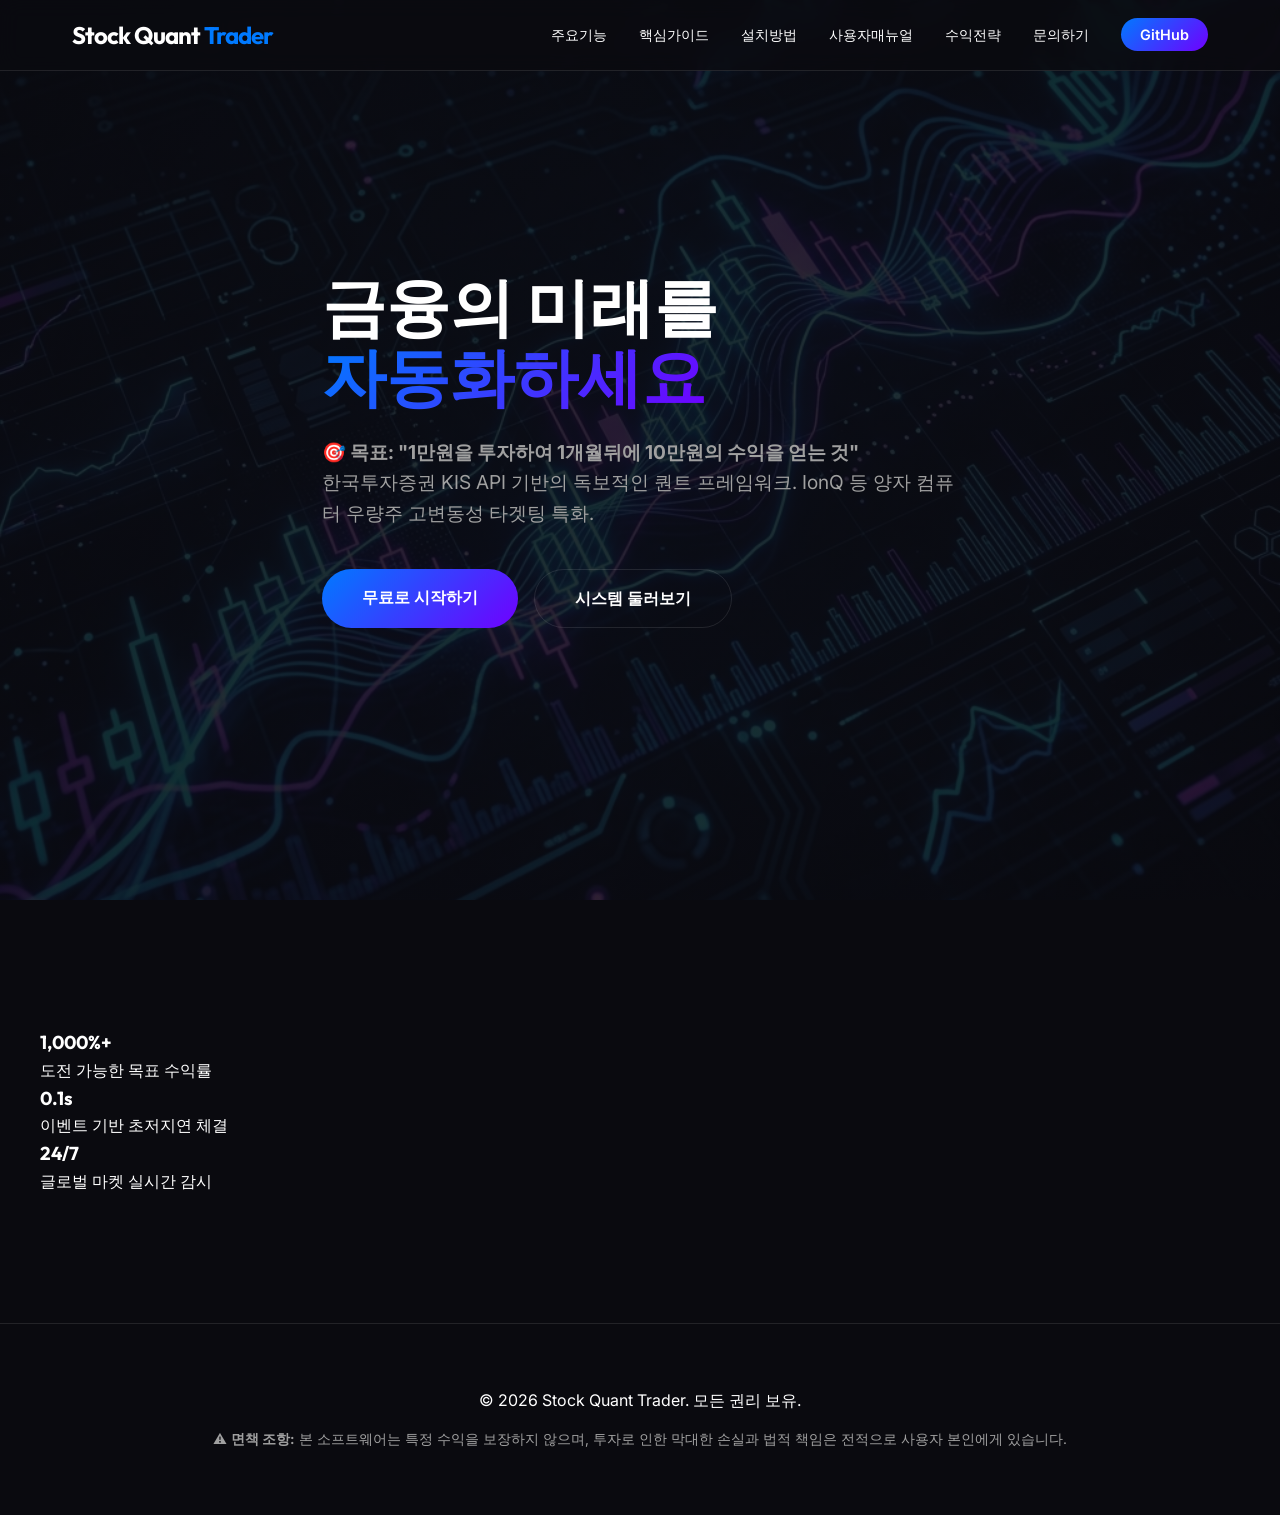
==== commit acc6c602: "docs: apply README updates to HTML pages (references, disclaimer, strategy)" ====
--- a/docs/index.html
+++ b/docs/index.html
@@ -54,6 +54,7 @@
     <footer id="main-footer">
         <div class="container">
             <p>&copy; 2026 Stock Quant Trader. 모든 권리 보유.</p>
+            <p class="disclaimer" style="margin-top:1rem; font-size:0.85rem; color:var(--text-muted);">⚠️ <strong>면책 조항:</strong> 본 소프트웨어는 특정 수익을 보장하지 않으며, 투자로 인한 막대한 손실과 법적 책임은 전적으로 사용자 본인에게 있습니다.</p>
         </div>
     </footer>
     <script src="script.js"></script>
--- a/docs/style.css
+++ b/docs/style.css
@@ -430,23 +430,44 @@
 
 .email-box {
     display: inline-flex;
-    align-items: center;
-    background: rgba(255, 255, 255, 0.05);
-    padding: 1rem 2rem;
-    border-radius: 50px;
-    border: 1px solid var(--primary-color);
-    margin-bottom: 1.5rem;
-    transition: background 0.3s;
-}
-
-.email-box:hover { background: rgba(0, 122, 255, 0.1); }
+    flex-direction: column;
+    align-items: center;
+    justify-content: center;
+    background: linear-gradient(145deg, rgba(0, 122, 255, 0.1), rgba(112, 0, 255, 0.1));
+    padding: 2.5rem 4rem;
+    border-radius: 24px;
+    border: 1px solid rgba(0, 122, 255, 0.3);
+    box-shadow: 0 0 20px rgba(0, 122, 255, 0.15), inset 0 0 10px rgba(112, 0, 255, 0.1);
+    margin-bottom: 2rem;
+    margin-top: 1rem;
+    transition: all 0.4s ease;
+    text-decoration: none;
+    width: 100%;
+}
+
+.email-box:hover { 
+    transform: translateY(-5px);
+    box-shadow: 0 0 30px rgba(0, 122, 255, 0.4), inset 0 0 15px rgba(112, 0, 255, 0.2);
+    border-color: rgba(0, 122, 255, 0.8);
+}
 
 .email-link {
-    color: var(--primary-color);
+    background: var(--accent-gradient);
+    -webkit-background-clip: text;
+    -webkit-text-fill-color: transparent;
     text-decoration: none;
-    font-weight: 700;
-    font-size: 1.25rem;
-    margin-left: 0.5rem;
+    font-weight: 800;
+    font-size: 2.2rem;
+    margin-top: 0.5rem;
+    word-break: break-all;
+}
+
+.email-label {
+    color: var(--text-color);
+    font-size: 1.1rem;
+    font-weight: 600;
+    letter-spacing: 1px;
+    opacity: 0.8;
 }
 
 .small-text { font-size: 0.85rem !important; }
